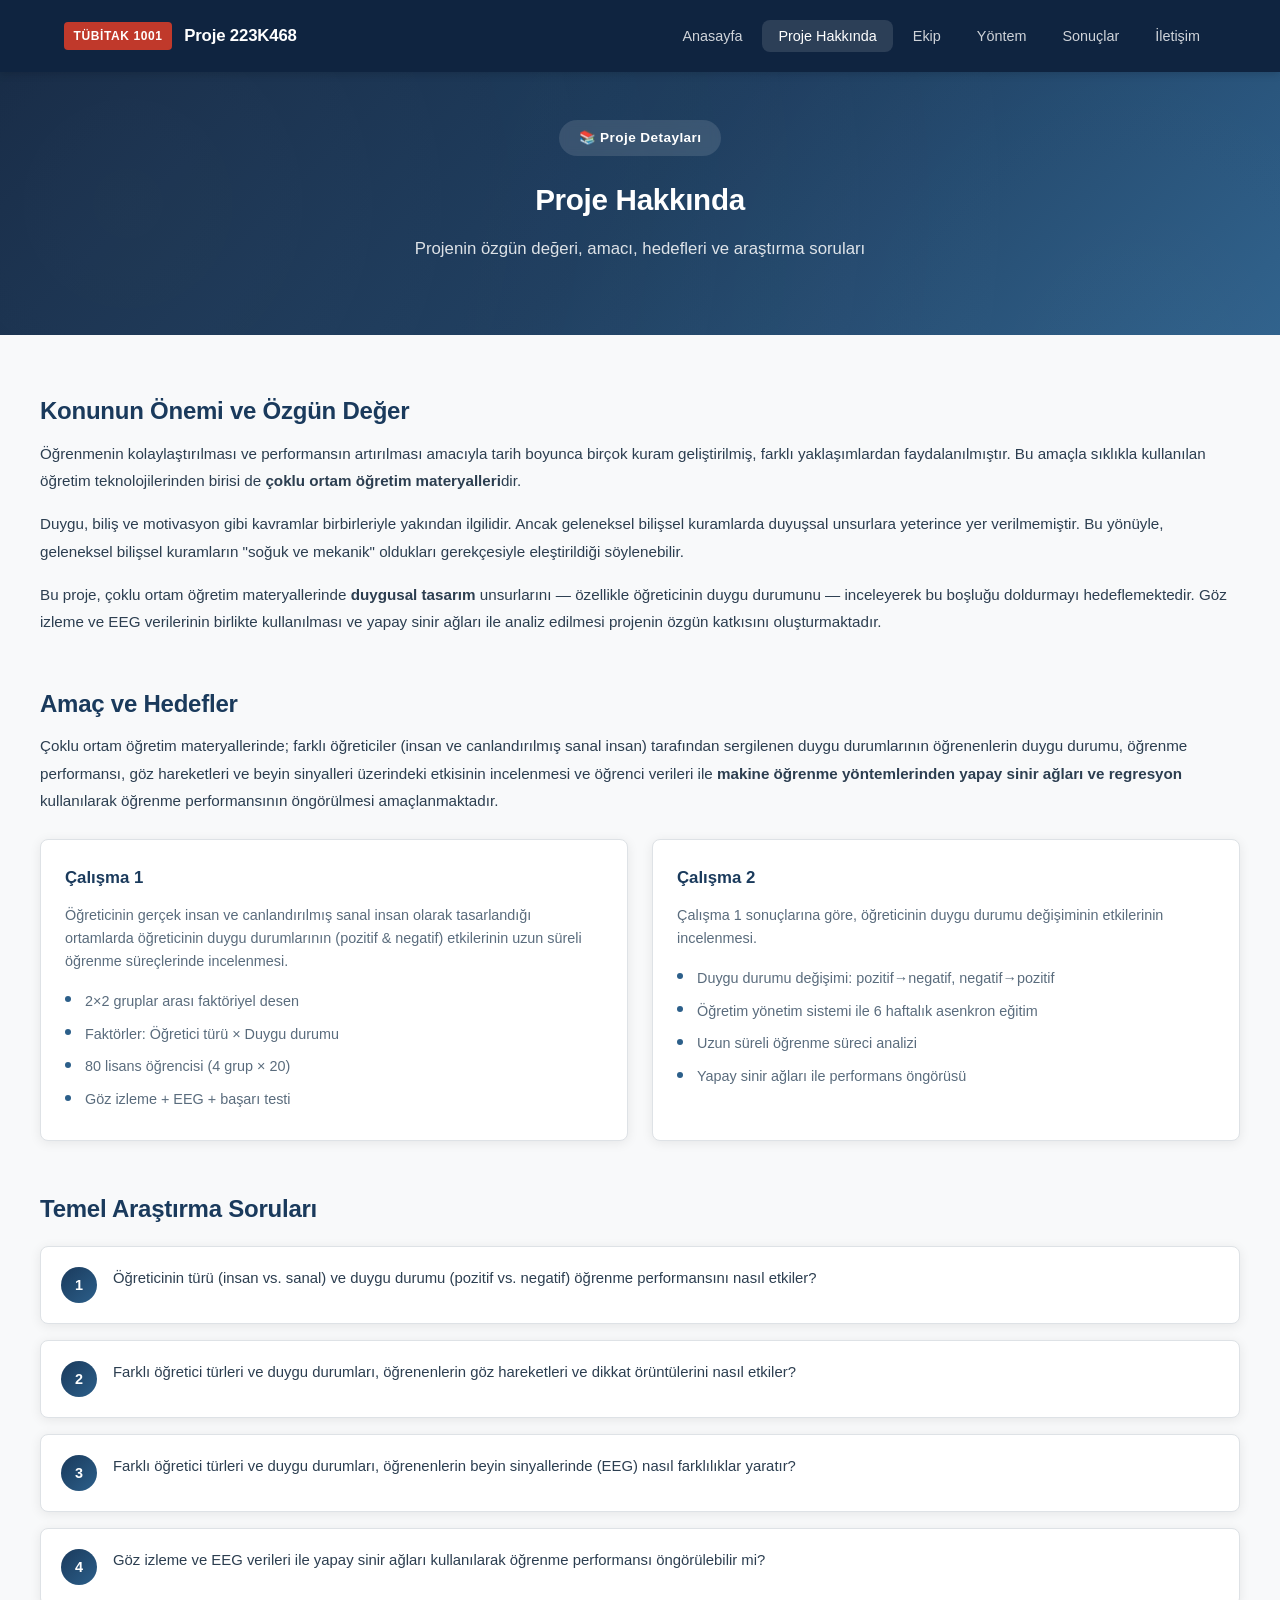
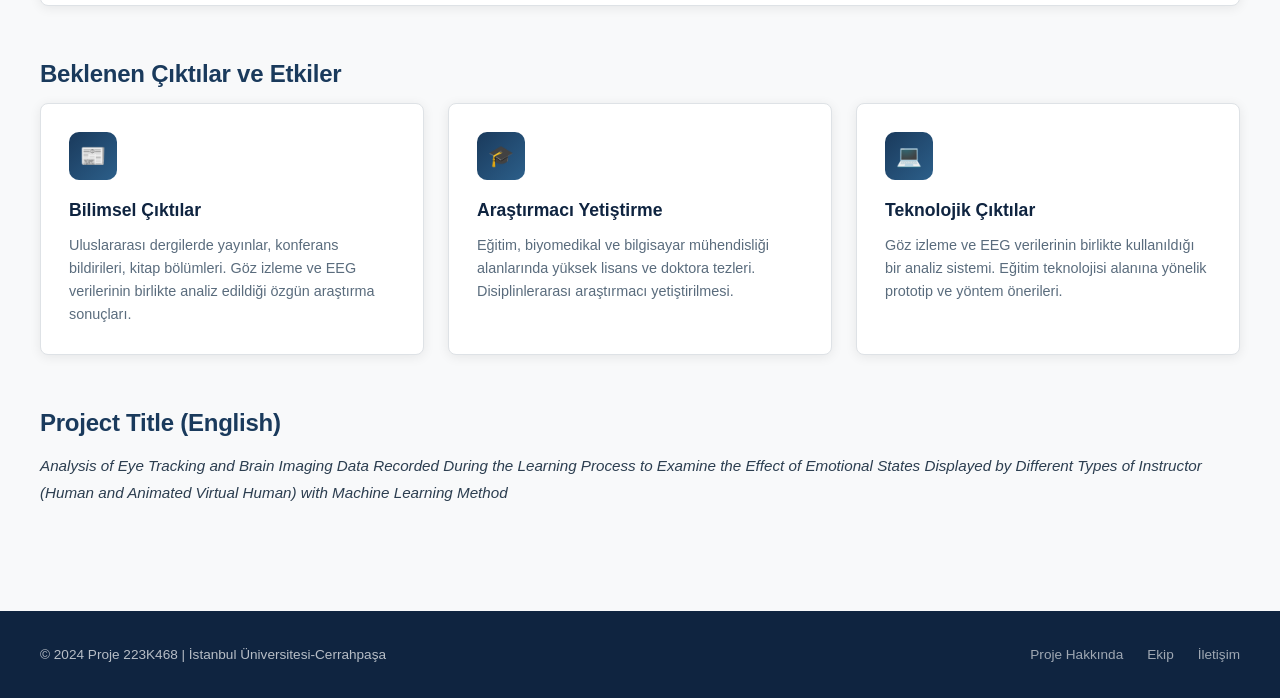
==== about.html @ 4f129083 "Initial website" ====
<!DOCTYPE html>
<html lang="tr">
<head>
  <meta charset="UTF-8">
  <meta name="viewport" content="width=device-width, initial-scale=1.0">
  <title>Proje Hakkında | TÜBİTAK 1001 - 223K468</title>
  <meta name="description" content="Projenin amacı, hedefleri, özgün değeri ve araştırma soruları">
  <link rel="stylesheet" href="css/style.css">
</head>
<body>

  <!-- HEADER -->
  <header class="site-header">
    <div class="header-inner">
      <a href="index.html" class="site-logo">
        <span class="logo-badge">TÜBİTAK 1001</span>
        <span>Proje 223K468</span>
      </a>
      <button class="nav-toggle" aria-label="Menüyü aç/kapat" aria-expanded="false">&#9776;</button>
      <nav>
        <ul class="nav-menu">
          <li><a href="index.html">Anasayfa</a></li>
          <li><a href="about.html" class="active">Proje Hakkında</a></li>
          <li><a href="team.html">Ekip</a></li>
          <li><a href="methodology.html">Yöntem</a></li>
          <li><a href="results.html">Sonuçlar</a></li>
          <li><a href="contact.html">İletişim</a></li>
        </ul>
      </nav>
    </div>
  </header>

  <!-- PAGE HERO -->
  <section class="hero" style="padding: 3rem 1.5rem;">
    <div class="hero-content">
      <div class="hero-badge">&#128218; Proje Detayları</div>
      <h1>Proje Hakkında</h1>
      <p class="hero-subtitle">Projenin özgün değeri, amacı, hedefleri ve araştırma soruları</p>
    </div>
  </section>

  <!-- CONTENT -->
  <section class="section">
    <div class="section-inner">

      <!-- ÖZGÜN DEĞER -->
      <div class="content-block">
        <h2 class="section-title">Konunun Önemi ve Özgün Değer</h2>
        <div class="content-text">
          <p>Öğrenmenin kolaylaştırılması ve performansın artırılması amacıyla tarih boyunca birçok kuram geliştirilmiş, farklı yaklaşımlardan faydalanılmıştır. Bu amaçla sıklıkla kullanılan öğretim teknolojilerinden birisi de <strong>çoklu ortam öğretim materyalleri</strong>dir.</p>
          <p>Duygu, biliş ve motivasyon gibi kavramlar birbirleriyle yakından ilgilidir. Ancak geleneksel bilişsel kuramlarda duyuşsal unsurlara yeterince yer verilmemiştir. Bu yönüyle, geleneksel bilişsel kuramların "soğuk ve mekanik" oldukları gerekçesiyle eleştirildiği söylenebilir.</p>
          <p>Bu proje, çoklu ortam öğretim materyallerinde <strong>duygusal tasarım</strong> unsurlarını — özellikle öğreticinin duygu durumunu — inceleyerek bu boşluğu doldurmayı hedeflemektedir. Göz izleme ve EEG verilerinin birlikte kullanılması ve yapay sinir ağları ile analiz edilmesi projenin özgün katkısını oluşturmaktadır.</p>
        </div>
      </div>

      <!-- AMAÇ VE HEDEFLER -->
      <div class="content-block">
        <h2 class="section-title">Amaç ve Hedefler</h2>
        <div class="content-text">
          <p>Çoklu ortam öğretim materyallerinde; farklı öğreticiler (insan ve canlandırılmış sanal insan) tarafından sergilenen duygu durumlarının öğrenenlerin duygu durumu, öğrenme performansı, göz hareketleri ve beyin sinyalleri üzerindeki etkisinin incelenmesi ve öğrenci verileri ile <strong>makine öğrenme yöntemlerinden yapay sinir ağları ve regresyon</strong> kullanılarak öğrenme performansının öngörülmesi amaçlanmaktadır.</p>
        </div>

        <div class="highlight-grid">
          <div class="highlight-box">
            <h4>Çalışma 1</h4>
            <p>Öğreticinin gerçek insan ve canlandırılmış sanal insan olarak tasarlandığı ortamlarda öğreticinin duygu durumlarının (pozitif &amp; negatif) etkilerinin uzun süreli öğrenme süreçlerinde incelenmesi.</p>
            <ul>
              <li>2&times;2 gruplar arası faktöriyel desen</li>
              <li>Faktörler: Öğretici türü &times; Duygu durumu</li>
              <li>80 lisans öğrencisi (4 grup &times; 20)</li>
              <li>Göz izleme + EEG + başarı testi</li>
            </ul>
          </div>
          <div class="highlight-box">
            <h4>Çalışma 2</h4>
            <p>Çalışma 1 sonuçlarına göre, öğreticinin duygu durumu değişiminin etkilerinin incelenmesi.</p>
            <ul>
              <li>Duygu durumu değişimi: pozitif&rarr;negatif, negatif&rarr;pozitif</li>
              <li>Öğretim yönetim sistemi ile 6 haftalık asenkron eğitim</li>
              <li>Uzun süreli öğrenme süreci analizi</li>
              <li>Yapay sinir ağları ile performans öngörüsü</li>
            </ul>
          </div>
        </div>
      </div>

      <!-- ARAŞTIRMA SORULARI -->
      <div class="content-block">
        <h2 class="section-title">Temel Araştırma Soruları</h2>
        <div class="research-questions">
          <div class="rq-item">
            <span class="rq-number">1</span>
            <p>Öğreticinin türü (insan vs. sanal) ve duygu durumu (pozitif vs. negatif) öğrenme performansını nasıl etkiler?</p>
          </div>
          <div class="rq-item">
            <span class="rq-number">2</span>
            <p>Farklı öğretici türleri ve duygu durumları, öğrenenlerin göz hareketleri ve dikkat örüntülerini nasıl etkiler?</p>
          </div>
          <div class="rq-item">
            <span class="rq-number">3</span>
            <p>Farklı öğretici türleri ve duygu durumları, öğrenenlerin beyin sinyallerinde (EEG) nasıl farklılıklar yaratır?</p>
          </div>
          <div class="rq-item">
            <span class="rq-number">4</span>
            <p>Göz izleme ve EEG verileri ile yapay sinir ağları kullanılarak öğrenme performansı öngörülebilir mi?</p>
          </div>
        </div>
      </div>

      <!-- BEKLENEN ÇIKTILAR -->
      <div class="content-block">
        <h2 class="section-title">Beklenen Çıktılar ve Etkiler</h2>
        <div class="cards-grid">
          <div class="card">
            <div class="card-icon">&#128240;</div>
            <h3>Bilimsel Çıktılar</h3>
            <p>Uluslararası dergilerde yayınlar, konferans bildirileri, kitap bölümleri. Göz izleme ve EEG verilerinin birlikte analiz edildiği özgün araştırma sonuçları.</p>
          </div>
          <div class="card">
            <div class="card-icon">&#127891;</div>
            <h3>Araştırmacı Yetiştirme</h3>
            <p>Eğitim, biyomedikal ve bilgisayar mühendisliği alanlarında yüksek lisans ve doktora tezleri. Disiplinlerarası araştırmacı yetiştirilmesi.</p>
          </div>
          <div class="card">
            <div class="card-icon">&#128187;</div>
            <h3>Teknolojik Çıktılar</h3>
            <p>Göz izleme ve EEG verilerinin birlikte kullanıldığı bir analiz sistemi. Eğitim teknolojisi alanına yönelik prototip ve yöntem önerileri.</p>
          </div>
        </div>
      </div>

      <!-- EN TITLE -->
      <div class="content-block">
        <h2 class="section-title">Project Title (English)</h2>
        <div class="content-text">
          <p><em>Analysis of Eye Tracking and Brain Imaging Data Recorded During the Learning Process to Examine the Effect of Emotional States Displayed by Different Types of Instructor (Human and Animated Virtual Human) with Machine Learning Method</em></p>
        </div>
      </div>

    </div>
  </section>

  <!-- FOOTER -->
  <footer class="site-footer">
    <div class="footer-inner">
      <div>&copy; 2024 Proje 223K468 | İstanbul Üniversitesi-Cerrahpaşa</div>
      <div class="footer-links">
        <a href="about.html">Proje Hakkında</a>
        <a href="team.html">Ekip</a>
        <a href="contact.html">İletişim</a>
      </div>
    </div>
  </footer>

  <script src="js/main.js"></script>
</body>
</html>
---- css/style.css ----
/* ===== RESET & BASE ===== */
*, *::before, *::after {
  margin: 0;
  padding: 0;
  box-sizing: border-box;
}

:root {
  --primary: #1a3a5c;
  --primary-light: #2c5f8a;
  --primary-dark: #0f2440;
  --accent: #c0392b;
  --accent-light: #e74c3c;
  --bg: #f8f9fa;
  --bg-white: #ffffff;
  --text: #2c3e50;
  --text-light: #5a6c7d;
  --text-muted: #8e9eaf;
  --border: #dee2e6;
  --shadow: 0 2px 12px rgba(0,0,0,0.08);
  --shadow-lg: 0 8px 30px rgba(0,0,0,0.12);
  --radius: 8px;
  --transition: 0.3s ease;
  --max-width: 1200px;
  --header-height: 72px;
}

html {
  scroll-behavior: smooth;
  font-size: 16px;
}

body {
  font-family: 'Segoe UI', -apple-system, BlinkMacSystemFont, 'Helvetica Neue', Arial, sans-serif;
  color: var(--text);
  background: var(--bg);
  line-height: 1.7;
  min-height: 100vh;
  display: flex;
  flex-direction: column;
}

a {
  color: var(--primary-light);
  text-decoration: none;
  transition: color var(--transition);
}

a:hover {
  color: var(--accent);
}

img {
  max-width: 100%;
  height: auto;
}

/* ===== HEADER & NAV ===== */
.site-header {
  background: var(--primary-dark);
  position: sticky;
  top: 0;
  z-index: 1000;
  box-shadow: 0 2px 8px rgba(0,0,0,0.15);
}

.header-inner {
  max-width: var(--max-width);
  margin: 0 auto;
  padding: 0 1.5rem;
  display: flex;
  align-items: center;
  justify-content: space-between;
  height: var(--header-height);
}

.site-logo {
  display: flex;
  align-items: center;
  gap: 0.75rem;
  color: #fff;
  font-weight: 700;
  font-size: 1.05rem;
  letter-spacing: -0.01em;
}

.site-logo .logo-badge {
  background: var(--accent);
  color: #fff;
  padding: 0.25rem 0.6rem;
  border-radius: 4px;
  font-size: 0.75rem;
  font-weight: 700;
  letter-spacing: 0.05em;
}

.nav-menu {
  display: flex;
  list-style: none;
  gap: 0.25rem;
}

.nav-menu a {
  color: rgba(255,255,255,0.8);
  padding: 0.5rem 1rem;
  border-radius: var(--radius);
  font-size: 0.9rem;
  font-weight: 500;
  transition: all var(--transition);
}

.nav-menu a:hover,
.nav-menu a.active {
  color: #fff;
  background: rgba(255,255,255,0.12);
}

.nav-toggle {
  display: none;
  background: none;
  border: none;
  color: #fff;
  font-size: 1.5rem;
  cursor: pointer;
  padding: 0.5rem;
}

/* ===== HERO ===== */
.hero {
  background: linear-gradient(135deg, var(--primary-dark) 0%, var(--primary) 50%, var(--primary-light) 100%);
  color: #fff;
  padding: 4rem 1.5rem;
  text-align: center;
  position: relative;
  overflow: hidden;
}

.hero::before {
  content: '';
  position: absolute;
  top: -50%;
  left: -50%;
  width: 200%;
  height: 200%;
  background: radial-gradient(circle at 30% 50%, rgba(255,255,255,0.05) 0%, transparent 50%),
              radial-gradient(circle at 70% 80%, rgba(255,255,255,0.03) 0%, transparent 40%);
  pointer-events: none;
}

.hero-content {
  max-width: 900px;
  margin: 0 auto;
  position: relative;
  z-index: 1;
}

.hero-badge {
  display: inline-flex;
  align-items: center;
  gap: 0.5rem;
  background: rgba(255,255,255,0.12);
  backdrop-filter: blur(4px);
  padding: 0.4rem 1.2rem;
  border-radius: 50px;
  font-size: 0.85rem;
  font-weight: 600;
  margin-bottom: 1.5rem;
  letter-spacing: 0.03em;
}

.hero h1 {
  font-size: 1.85rem;
  font-weight: 700;
  line-height: 1.35;
  margin-bottom: 1rem;
  letter-spacing: -0.01em;
}

.hero-subtitle {
  font-size: 1.05rem;
  color: rgba(255,255,255,0.85);
  line-height: 1.6;
  margin-bottom: 1.5rem;
  max-width: 750px;
  margin-left: auto;
  margin-right: auto;
}

.hero-meta {
  display: flex;
  flex-wrap: wrap;
  justify-content: center;
  gap: 1.5rem;
  margin-top: 1.5rem;
  font-size: 0.9rem;
  color: rgba(255,255,255,0.75);
}

.hero-meta span {
  display: flex;
  align-items: center;
  gap: 0.4rem;
}

/* ===== KEYWORDS ===== */
.keywords-bar {
  background: var(--bg-white);
  border-bottom: 1px solid var(--border);
  padding: 1rem 1.5rem;
}

.keywords-inner {
  max-width: var(--max-width);
  margin: 0 auto;
  display: flex;
  flex-wrap: wrap;
  align-items: center;
  gap: 0.5rem;
}

.keywords-label {
  font-size: 0.8rem;
  font-weight: 700;
  color: var(--text-muted);
  text-transform: uppercase;
  letter-spacing: 0.08em;
  margin-right: 0.25rem;
}

.keyword-tag {
  background: var(--bg);
  border: 1px solid var(--border);
  padding: 0.25rem 0.75rem;
  border-radius: 50px;
  font-size: 0.8rem;
  color: var(--text-light);
  font-weight: 500;
}

/* ===== SECTIONS ===== */
.section {
  padding: 3.5rem 1.5rem;
}

.section-inner {
  max-width: var(--max-width);
  margin: 0 auto;
}

.section-title {
  font-size: 1.5rem;
  font-weight: 700;
  color: var(--primary);
  margin-bottom: 0.5rem;
  letter-spacing: -0.01em;
}

.section-subtitle {
  font-size: 0.95rem;
  color: var(--text-muted);
  margin-bottom: 2rem;
}

/* ===== CARDS GRID ===== */
.cards-grid {
  display: grid;
  grid-template-columns: repeat(auto-fit, minmax(300px, 1fr));
  gap: 1.5rem;
}

.card {
  background: var(--bg-white);
  border-radius: var(--radius);
  padding: 1.75rem;
  box-shadow: var(--shadow);
  border: 1px solid var(--border);
  transition: transform var(--transition), box-shadow var(--transition);
}

.card:hover {
  transform: translateY(-3px);
  box-shadow: var(--shadow-lg);
}

.card-icon {
  width: 48px;
  height: 48px;
  background: linear-gradient(135deg, var(--primary), var(--primary-light));
  border-radius: 10px;
  display: flex;
  align-items: center;
  justify-content: center;
  font-size: 1.3rem;
  color: #fff;
  margin-bottom: 1rem;
}

.card h3 {
  font-size: 1.1rem;
  font-weight: 700;
  color: var(--primary-dark);
  margin-bottom: 0.5rem;
}

.card p {
  font-size: 0.9rem;
  color: var(--text-light);
  line-height: 1.6;
}

.card-link {
  display: inline-flex;
  align-items: center;
  gap: 0.3rem;
  margin-top: 1rem;
  font-size: 0.85rem;
  font-weight: 600;
  color: var(--primary-light);
}

.card-link:hover {
  color: var(--accent);
}

/* ===== OVERVIEW BOXES ===== */
.overview-grid {
  display: grid;
  grid-template-columns: repeat(4, 1fr);
  gap: 1.25rem;
  margin-bottom: 2rem;
}

.overview-box {
  background: var(--bg-white);
  border-radius: var(--radius);
  padding: 1.5rem;
  text-align: center;
  box-shadow: var(--shadow);
  border: 1px solid var(--border);
}

.overview-box .number {
  font-size: 2rem;
  font-weight: 800;
  color: var(--primary);
  line-height: 1;
  margin-bottom: 0.3rem;
}

.overview-box .label {
  font-size: 0.8rem;
  color: var(--text-muted);
  font-weight: 500;
}

/* ===== SUPPORT BANNER ===== */
.support-banner {
  background: var(--bg-white);
  border: 1px solid var(--border);
  border-radius: var(--radius);
  padding: 2rem;
  display: flex;
  align-items: center;
  gap: 2rem;
  box-shadow: var(--shadow);
}

.support-banner .banner-logo {
  flex-shrink: 0;
  width: 80px;
  height: 80px;
  background: var(--bg);
  border-radius: var(--radius);
  display: flex;
  align-items: center;
  justify-content: center;
  font-weight: 800;
  color: var(--primary);
  font-size: 0.7rem;
  text-align: center;
  line-height: 1.3;
  border: 1px solid var(--border);
}

.support-banner h3 {
  font-size: 1rem;
  color: var(--primary-dark);
  margin-bottom: 0.25rem;
}

.support-banner p {
  font-size: 0.88rem;
  color: var(--text-light);
  line-height: 1.5;
}

/* ===== FOOTER ===== */
.site-footer {
  background: var(--primary-dark);
  color: rgba(255,255,255,0.7);
  padding: 2rem 1.5rem;
  margin-top: auto;
  font-size: 0.85rem;
}

.footer-inner {
  max-width: var(--max-width);
  margin: 0 auto;
  display: flex;
  justify-content: space-between;
  align-items: center;
  flex-wrap: wrap;
  gap: 1rem;
}

.footer-links {
  display: flex;
  gap: 1.5rem;
}

.footer-links a {
  color: rgba(255,255,255,0.6);
  font-size: 0.85rem;
}

.footer-links a:hover {
  color: #fff;
}

/* ===== RESPONSIVE ===== */
@media (max-width: 768px) {
  .nav-toggle {
    display: block;
  }

  .nav-menu {
    display: none;
    position: absolute;
    top: var(--header-height);
    left: 0;
    right: 0;
    background: var(--primary-dark);
    flex-direction: column;
    padding: 1rem;
    border-top: 1px solid rgba(255,255,255,0.1);
    box-shadow: 0 4px 12px rgba(0,0,0,0.2);
  }

  .nav-menu.open {
    display: flex;
  }

  .nav-menu a {
    padding: 0.75rem 1rem;
  }

  .hero {
    padding: 3rem 1.5rem;
  }

  .hero h1 {
    font-size: 1.4rem;
  }

  .hero-meta {
    flex-direction: column;
    align-items: center;
    gap: 0.5rem;
  }

  .overview-grid {
    grid-template-columns: repeat(2, 1fr);
  }

  .cards-grid {
    grid-template-columns: 1fr;
  }

  .support-banner {
    flex-direction: column;
    text-align: center;
  }

  .footer-inner {
    flex-direction: column;
    text-align: center;
  }
}

/* ===== CONTENT BLOCKS (about, methodology) ===== */
.content-block {
  margin-bottom: 3rem;
}

.content-text {
  font-size: 0.95rem;
  color: var(--text);
  line-height: 1.8;
}

.content-text p {
  margin-bottom: 1rem;
}

.content-text p:last-child {
  margin-bottom: 0;
}

/* ===== HIGHLIGHT GRID ===== */
.highlight-grid {
  display: grid;
  grid-template-columns: repeat(auto-fit, minmax(320px, 1fr));
  gap: 1.5rem;
  margin-top: 1.5rem;
}

.highlight-box {
  background: var(--bg-white);
  border: 1px solid var(--border);
  border-radius: var(--radius);
  padding: 1.5rem;
  box-shadow: var(--shadow);
}

.highlight-box h4 {
  font-size: 1.05rem;
  color: var(--primary);
  margin-bottom: 0.75rem;
  font-weight: 700;
}

.highlight-box p {
  font-size: 0.9rem;
  color: var(--text-light);
  line-height: 1.6;
  margin-bottom: 0.75rem;
}

.highlight-box ul {
  list-style: none;
  padding: 0;
}

.highlight-box ul li {
  font-size: 0.9rem;
  color: var(--text-light);
  padding: 0.35rem 0;
  padding-left: 1.25rem;
  position: relative;
  line-height: 1.5;
}

.highlight-box ul li::before {
  content: '';
  position: absolute;
  left: 0;
  top: 0.7rem;
  width: 6px;
  height: 6px;
  background: var(--primary-light);
  border-radius: 50%;
}

/* ===== RESEARCH QUESTIONS ===== */
.research-questions {
  display: flex;
  flex-direction: column;
  gap: 1rem;
  margin-top: 1rem;
}

.rq-item {
  display: flex;
  align-items: flex-start;
  gap: 1rem;
  background: var(--bg-white);
  border: 1px solid var(--border);
  border-radius: var(--radius);
  padding: 1.25rem;
  box-shadow: var(--shadow);
}

.rq-number {
  flex-shrink: 0;
  width: 36px;
  height: 36px;
  background: linear-gradient(135deg, var(--primary), var(--primary-light));
  color: #fff;
  border-radius: 50%;
  display: flex;
  align-items: center;
  justify-content: center;
  font-weight: 700;
  font-size: 0.9rem;
}

.rq-item p {
  font-size: 0.93rem;
  color: var(--text);
  line-height: 1.6;
  margin: 0;
}

/* ===== TEAM ===== */
.team-lead {
  display: flex;
  gap: 2rem;
  background: var(--bg-white);
  border: 1px solid var(--border);
  border-radius: var(--radius);
  padding: 2rem;
  box-shadow: var(--shadow);
  margin-bottom: 1rem;
}

.team-avatar {
  flex-shrink: 0;
  width: 80px;
  height: 80px;
  background: linear-gradient(135deg, var(--primary), var(--primary-light));
  color: #fff;
  border-radius: 50%;
  display: flex;
  align-items: center;
  justify-content: center;
  font-weight: 800;
  font-size: 1.1rem;
  letter-spacing: 0.03em;
}

.team-avatar-muted {
  background: linear-gradient(135deg, var(--text-muted), var(--text-light));
}

.team-info h3 {
  font-size: 1.2rem;
  color: var(--primary-dark);
  margin-bottom: 0.25rem;
}

.team-role {
  display: inline-block;
  background: var(--accent);
  color: #fff;
  padding: 0.15rem 0.6rem;
  border-radius: 4px;
  font-size: 0.75rem;
  font-weight: 600;
  margin-bottom: 0.25rem;
}

.team-affiliation {
  display: block;
  font-size: 0.85rem;
  color: var(--text-muted);
  margin-bottom: 0.75rem;
}

.team-bio {
  font-size: 0.9rem;
  color: var(--text-light);
  line-height: 1.6;
  margin-bottom: 0.5rem;
}

.team-wp {
  font-size: 0.8rem;
  color: var(--text-muted);
  margin-top: 0.5rem;
}

.team-wp .wp-label {
  font-weight: 700;
}

.team-grid {
  display: grid;
  grid-template-columns: repeat(auto-fit, minmax(280px, 1fr));
  gap: 1.5rem;
}

.team-card {
  background: var(--bg-white);
  border: 1px solid var(--border);
  border-radius: var(--radius);
  padding: 1.5rem;
  box-shadow: var(--shadow);
  text-align: center;
}

.team-card .team-avatar {
  margin: 0 auto 1rem;
}

.team-card h3 {
  font-size: 1.05rem;
  color: var(--primary-dark);
  margin-bottom: 0.4rem;
}

.team-card .team-role {
  margin-bottom: 0.75rem;
}

.team-card .team-bio {
  text-align: left;
}

.team-card .team-wp {
  text-align: left;
}

.team-card-placeholder {
  border-style: dashed;
  opacity: 0.85;
}

/* ===== FACTORIAL TABLE ===== */
.factorial-table-wrap {
  overflow-x: auto;
  margin: 1.5rem 0;
}

.factorial-table {
  width: 100%;
  max-width: 600px;
  border-collapse: collapse;
  font-size: 0.9rem;
}

.factorial-table th,
.factorial-table td {
  border: 1px solid var(--border);
  padding: 0.75rem 1rem;
  text-align: center;
}

.factorial-table th {
  background: var(--primary);
  color: #fff;
  font-weight: 600;
}

.factorial-table td {
  background: var(--bg-white);
}

/* ===== WORK PACKAGES TIMELINE ===== */
.wp-timeline {
  display: flex;
  flex-direction: column;
  gap: 1rem;
}

.wp-item {
  background: var(--bg-white);
  border: 1px solid var(--border);
  border-radius: var(--radius);
  padding: 1.25rem 1.5rem;
  box-shadow: var(--shadow);
  border-left: 4px solid var(--primary-light);
}

.wp-header {
  display: flex;
  align-items: center;
  gap: 0.75rem;
  margin-bottom: 0.5rem;
  flex-wrap: wrap;
}

.wp-number {
  background: var(--primary);
  color: #fff;
  padding: 0.2rem 0.6rem;
  border-radius: 4px;
  font-size: 0.75rem;
  font-weight: 700;
  white-space: nowrap;
}

.wp-name {
  font-weight: 600;
  color: var(--primary-dark);
  font-size: 0.95rem;
}

.wp-weight {
  margin-left: auto;
  background: var(--bg);
  border: 1px solid var(--border);
  padding: 0.15rem 0.5rem;
  border-radius: 50px;
  font-size: 0.75rem;
  color: var(--text-muted);
  font-weight: 600;
}

.wp-item p {
  font-size: 0.88rem;
  color: var(--text-light);
  line-height: 1.5;
  margin: 0;
}

/* ===== STATUS BANNER (results) ===== */
.status-banner {
  display: flex;
  align-items: center;
  gap: 1.5rem;
  background: linear-gradient(135deg, #fff8e1, #fff3c4);
  border: 1px solid #f0d060;
  border-radius: var(--radius);
  padding: 1.5rem 2rem;
}

.status-icon {
  font-size: 2rem;
  flex-shrink: 0;
}

.status-banner h3 {
  font-size: 1.1rem;
  color: var(--primary-dark);
  margin-bottom: 0.25rem;
}

.status-banner p {
  font-size: 0.9rem;
  color: var(--text-light);
}

/* ===== OUTPUT TIMELINE (results) ===== */
.output-timeline {
  display: flex;
  flex-direction: column;
  gap: 1.25rem;
}

.output-item {
  display: flex;
  gap: 1.5rem;
  background: var(--bg-white);
  border: 1px solid var(--border);
  border-radius: var(--radius);
  padding: 1.5rem;
  box-shadow: var(--shadow);
}

.output-period {
  flex-shrink: 0;
  background: var(--primary);
  color: #fff;
  padding: 0.4rem 0.8rem;
  border-radius: var(--radius);
  font-size: 0.8rem;
  font-weight: 700;
  height: fit-content;
  white-space: nowrap;
}

.output-content h4 {
  font-size: 1rem;
  color: var(--primary-dark);
  margin-bottom: 0.35rem;
}

.output-content p {
  font-size: 0.9rem;
  color: var(--text-light);
  line-height: 1.6;
  margin: 0;
}

/* ===== PUBLICATIONS (results) ===== */
.publications-list {
  margin-top: 1rem;
}

.pub-empty {
  text-align: center;
  padding: 3rem 2rem;
  background: var(--bg-white);
  border: 2px dashed var(--border);
  border-radius: var(--radius);
  color: var(--text-muted);
}

.pub-empty-icon {
  font-size: 2.5rem;
  display: block;
  margin-bottom: 0.75rem;
}

.pub-empty p {
  font-size: 0.95rem;
}

/* ===== CONTACT ===== */
.contact-grid {
  display: grid;
  grid-template-columns: 1fr 1.2fr;
  gap: 3rem;
}

.contact-card {
  background: var(--bg-white);
  border: 1px solid var(--border);
  border-radius: var(--radius);
  padding: 1.5rem;
  box-shadow: var(--shadow);
}

.contact-item {
  display: flex;
  gap: 1rem;
  padding: 0.75rem 0;
  border-bottom: 1px solid var(--border);
}

.contact-item:last-child {
  border-bottom: none;
}

.contact-icon {
  font-size: 1.3rem;
  flex-shrink: 0;
  width: 2rem;
  text-align: center;
}

.contact-item h4 {
  font-size: 0.85rem;
  color: var(--text-muted);
  font-weight: 600;
  margin-bottom: 0.15rem;
}

.contact-item p {
  font-size: 0.9rem;
  color: var(--text);
  line-height: 1.5;
  margin: 0;
}

.info-table {
  width: 100%;
  font-size: 0.88rem;
  border-collapse: collapse;
}

.info-table td {
  padding: 0.4rem 0;
  border-bottom: 1px solid var(--border);
}

.info-table tr:last-child td {
  border-bottom: none;
}

.info-table td:first-child {
  width: 100px;
  color: var(--text-light);
}

/* ===== CONTACT FORM ===== */
.contact-form {
  margin-top: 1rem;
}

.form-group {
  margin-bottom: 1.25rem;
}

.form-group label {
  display: block;
  font-size: 0.85rem;
  font-weight: 600;
  color: var(--text);
  margin-bottom: 0.35rem;
}

.form-group input,
.form-group select,
.form-group textarea {
  width: 100%;
  padding: 0.7rem 1rem;
  border: 1px solid var(--border);
  border-radius: var(--radius);
  font-size: 0.9rem;
  font-family: inherit;
  color: var(--text);
  background: var(--bg-white);
  transition: border-color var(--transition);
}

.form-group input:focus,
.form-group select:focus,
.form-group textarea:focus {
  outline: none;
  border-color: var(--primary-light);
  box-shadow: 0 0 0 3px rgba(44, 95, 138, 0.1);
}

.form-group textarea {
  resize: vertical;
}

.btn-submit {
  display: inline-block;
  background: var(--primary);
  color: #fff;
  padding: 0.75rem 2rem;
  border: none;
  border-radius: var(--radius);
  font-size: 0.95rem;
  font-weight: 600;
  cursor: pointer;
  transition: background var(--transition);
}

.btn-submit:hover {
  background: var(--primary-light);
}

.form-note {
  font-size: 0.8rem;
  color: var(--text-muted);
  margin-top: 0.75rem;
  font-style: italic;
}

/* ===== RESPONSIVE ADDITIONS ===== */
@media (max-width: 768px) {
  .team-lead {
    flex-direction: column;
    align-items: center;
    text-align: center;
  }

  .team-lead .team-bio,
  .team-lead .team-wp {
    text-align: left;
  }

  .team-grid {
    grid-template-columns: 1fr;
  }

  .highlight-grid {
    grid-template-columns: 1fr;
  }

  .output-item {
    flex-direction: column;
    gap: 0.75rem;
  }

  .contact-grid {
    grid-template-columns: 1fr;
  }

  .status-banner {
    flex-direction: column;
    text-align: center;
  }

  .wp-header {
    flex-direction: column;
    align-items: flex-start;
  }

  .wp-weight {
    margin-left: 0;
  }
}

@media (max-width: 480px) {
  .hero h1 {
    font-size: 1.2rem;
  }

  .overview-grid {
    grid-template-columns: 1fr 1fr;
    gap: 0.75rem;
  }

  .overview-box .number {
    font-size: 1.5rem;
  }
}
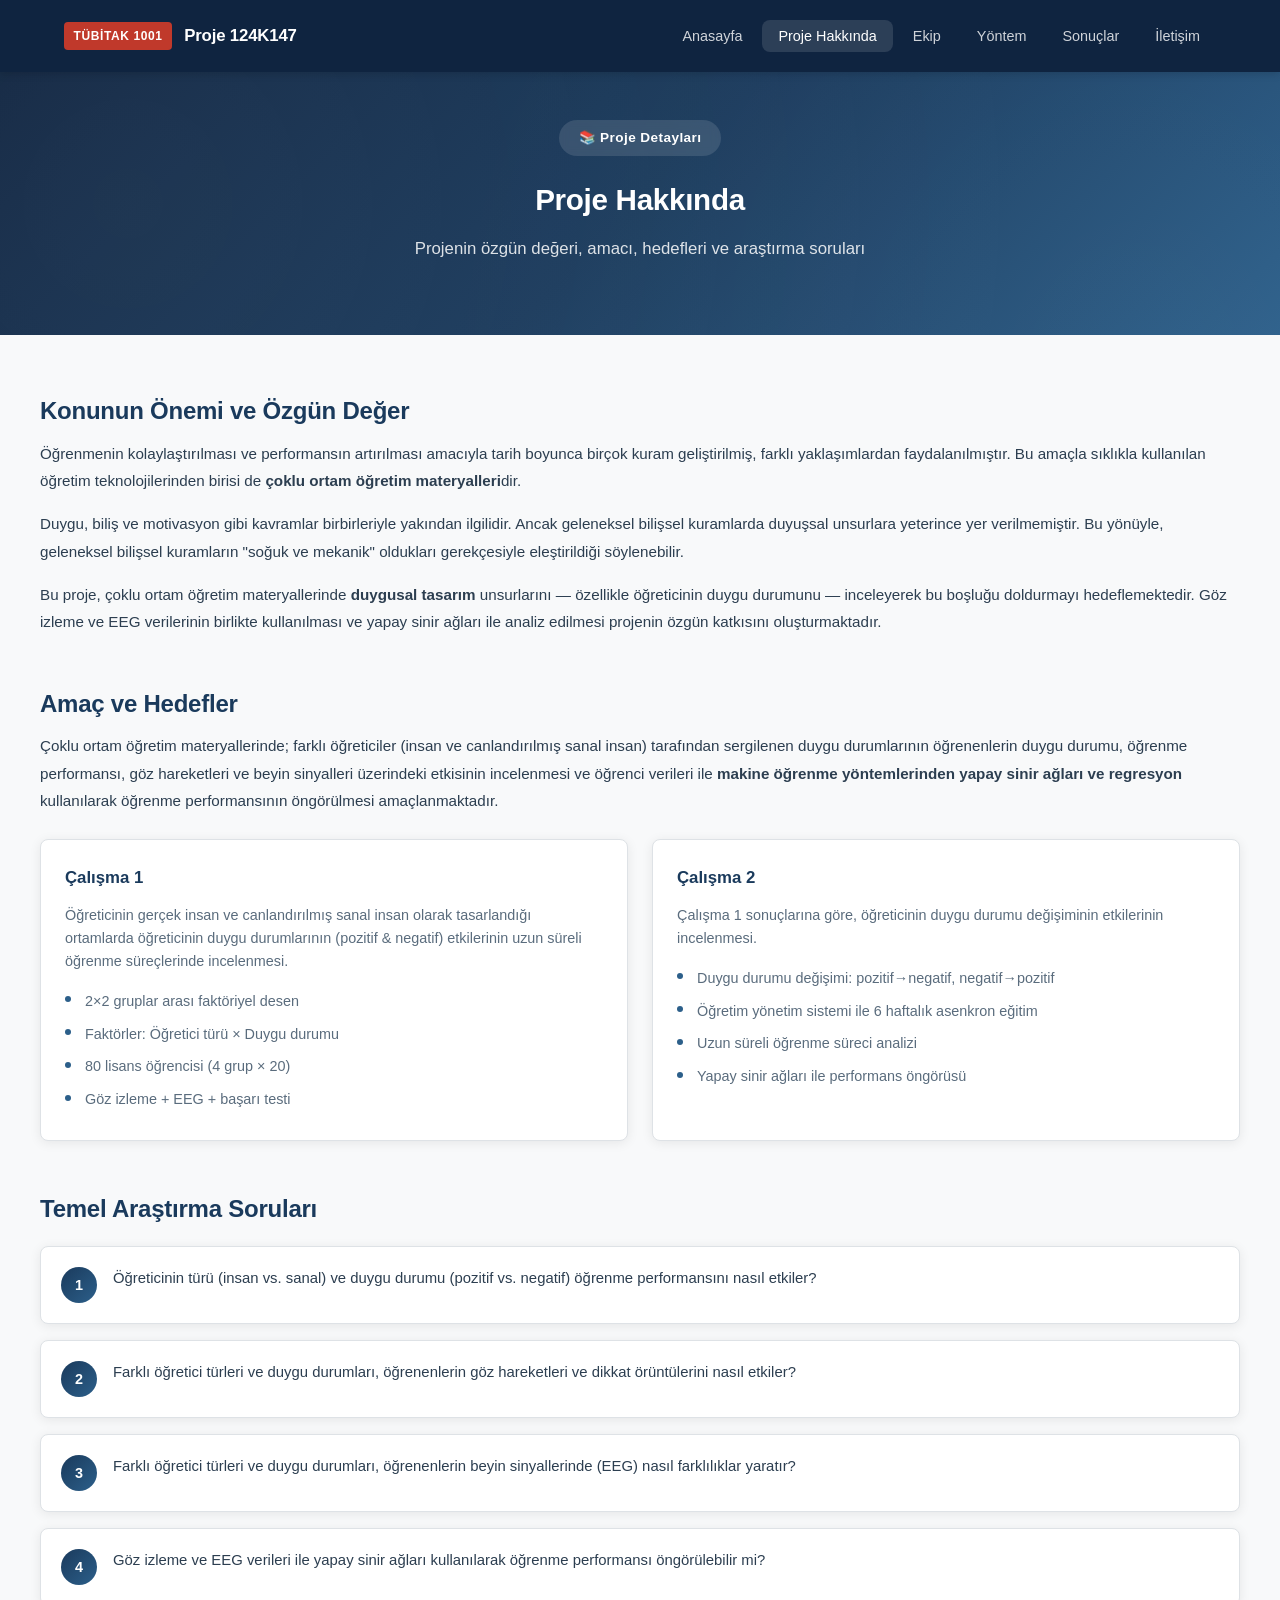
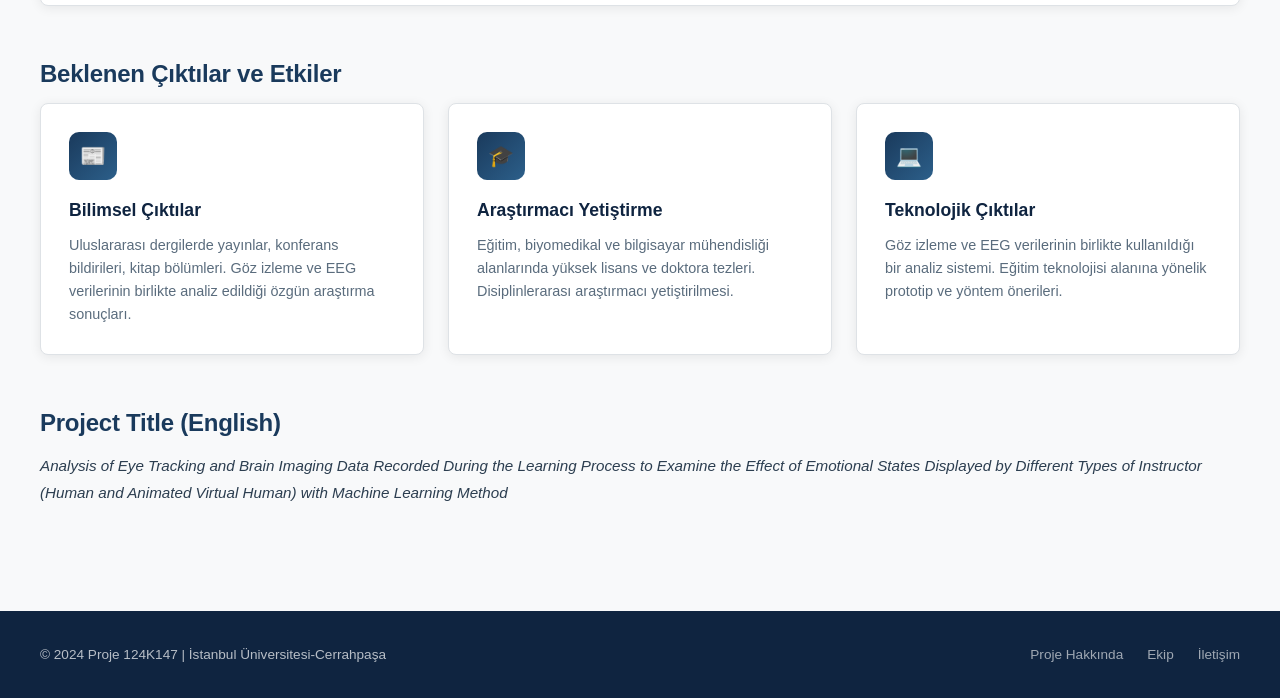
==== commit 383f73bb: "Fixes and updates" ====
--- a/about.html
+++ b/about.html
@@ -3,7 +3,7 @@
 <head>
   <meta charset="UTF-8">
   <meta name="viewport" content="width=device-width, initial-scale=1.0">
-  <title>Proje Hakkında | TÜBİTAK 1001 - 223K468</title>
+  <title>Proje Hakkında | TÜBİTAK 1001 - 124K147</title>
   <meta name="description" content="Projenin amacı, hedefleri, özgün değeri ve araştırma soruları">
   <link rel="stylesheet" href="css/style.css">
 </head>
@@ -14,7 +14,7 @@
     <div class="header-inner">
       <a href="index.html" class="site-logo">
         <span class="logo-badge">TÜBİTAK 1001</span>
-        <span>Proje 223K468</span>
+        <span>Proje 124K147</span>
       </a>
       <button class="nav-toggle" aria-label="Menüyü aç/kapat" aria-expanded="false">&#9776;</button>
       <nav>
@@ -143,7 +143,7 @@
   <!-- FOOTER -->
   <footer class="site-footer">
     <div class="footer-inner">
-      <div>&copy; 2024 Proje 223K468 | İstanbul Üniversitesi-Cerrahpaşa</div>
+      <div>&copy; 2024 Proje 124K147 | İstanbul Üniversitesi-Cerrahpaşa</div>
       <div class="footer-links">
         <a href="about.html">Proje Hakkında</a>
         <a href="team.html">Ekip</a>
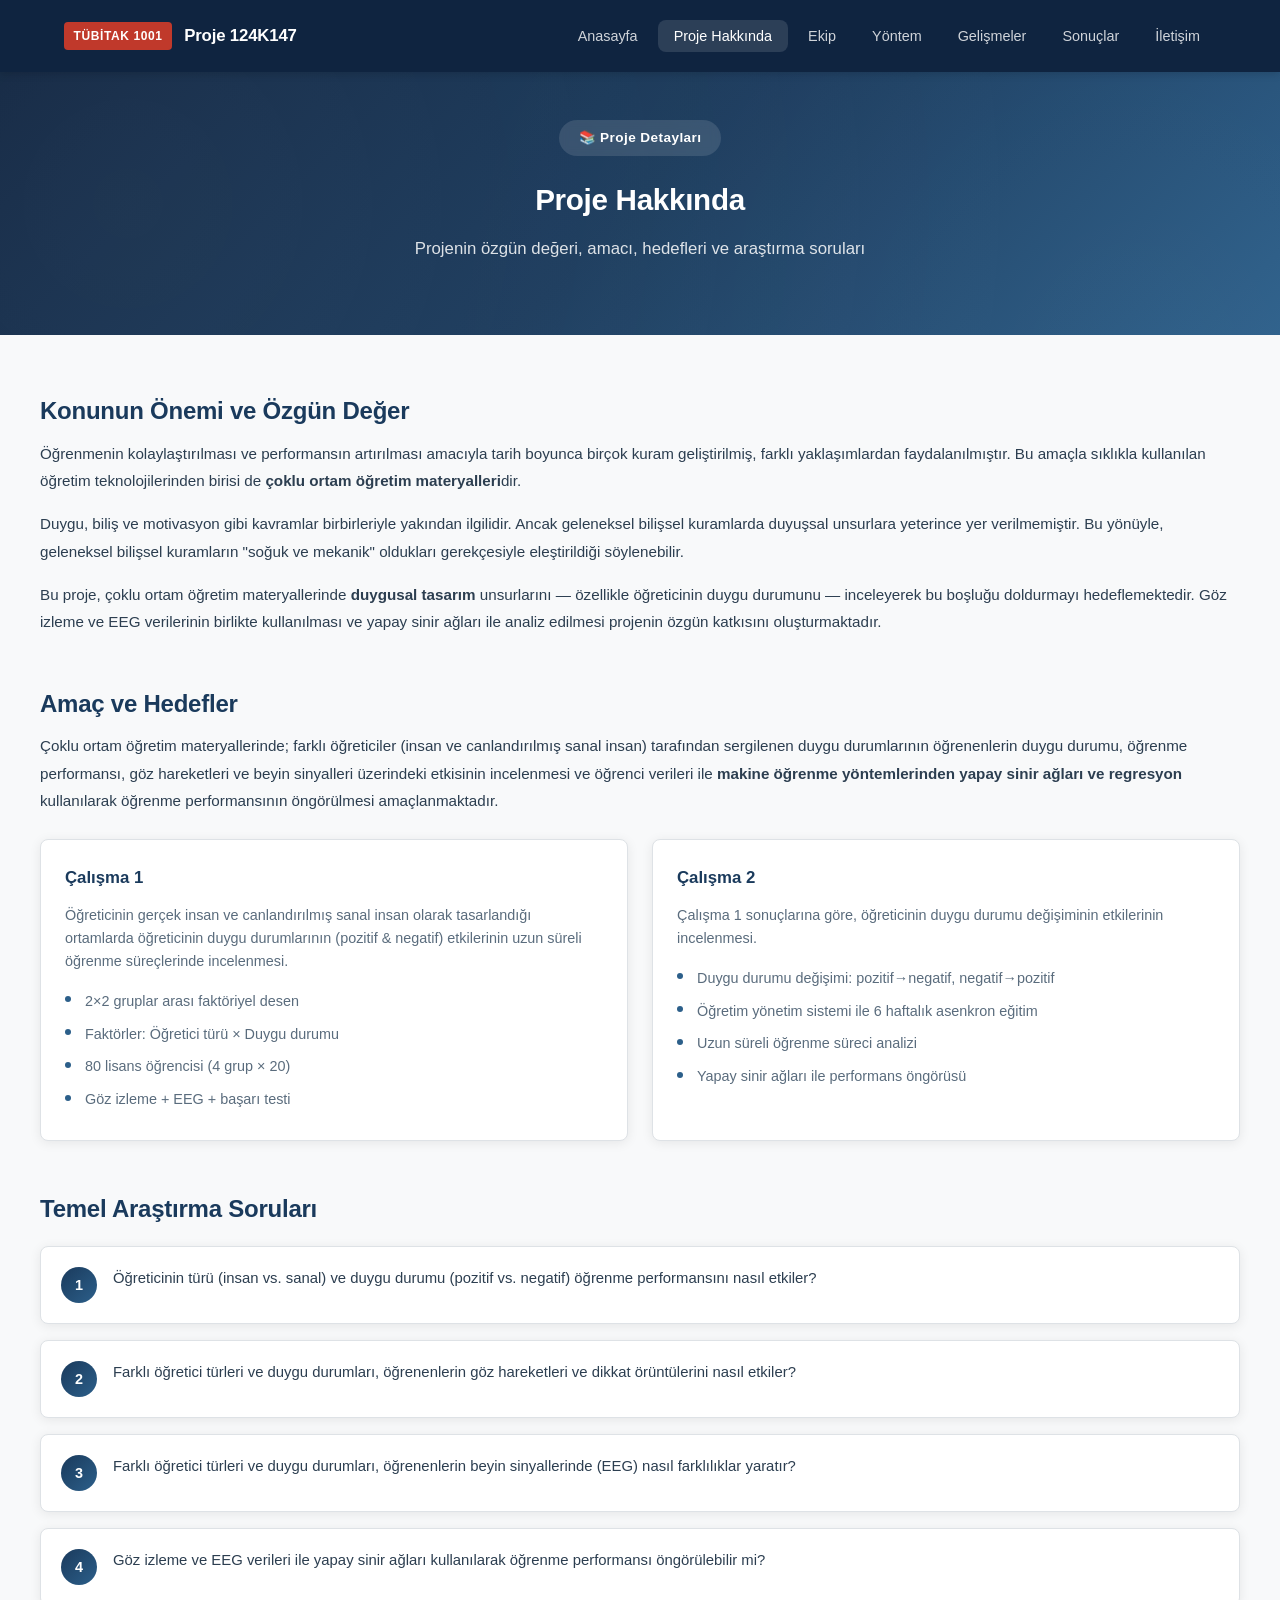
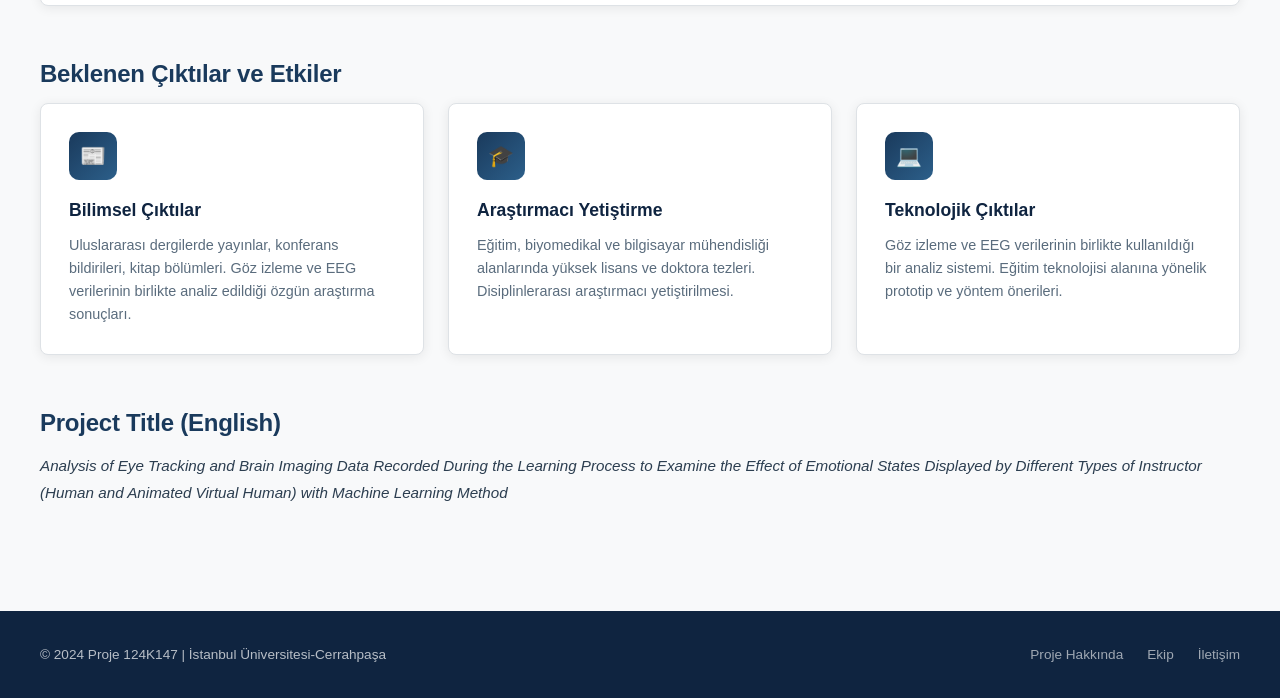
==== commit 6da0d9ed: "progress report updates" ====
--- a/about.html
+++ b/about.html
@@ -23,6 +23,7 @@
           <li><a href="about.html" class="active">Proje Hakkında</a></li>
           <li><a href="team.html">Ekip</a></li>
           <li><a href="methodology.html">Yöntem</a></li>
+          <li><a href="updates.html">Gelişmeler</a></li>
           <li><a href="results.html">Sonuçlar</a></li>
           <li><a href="contact.html">İletişim</a></li>
         </ul>
--- a/css/style.css
+++ b/css/style.css
@@ -1030,7 +1030,198 @@
   font-style: italic;
 }
 
+/* ===== UPDATES PAGE ===== */
+.update-entry + .update-entry {
+  padding-top: 3rem;
+  border-top: 1px solid var(--border);
+}
+
+.update-meta {
+  display: flex;
+  align-items: center;
+  gap: 0.75rem;
+  margin-bottom: 0.75rem;
+}
+
+.update-tag {
+  background: #e3f4e8;
+  color: #1e7b3c;
+  border: 1px solid #b6e0c2;
+  padding: 0.2rem 0.7rem;
+  border-radius: 999px;
+  font-size: 0.8rem;
+  font-weight: 600;
+}
+
+.update-date {
+  font-size: 0.85rem;
+  color: var(--text-muted);
+  font-weight: 500;
+}
+
+.update-entry .section-title {
+  margin-bottom: 1.5rem;
+}
+
+.update-entry .content-text {
+  max-width: 860px;
+}
+
+.photo-gallery {
+  display: grid;
+  grid-template-columns: repeat(auto-fill, minmax(200px, 1fr));
+  gap: 1rem;
+  margin: 2rem 0;
+}
+
+.photo-gallery figure {
+  background: var(--bg-white);
+  border: 1px solid var(--border);
+  border-radius: var(--radius);
+  overflow: hidden;
+  box-shadow: var(--shadow);
+}
+
+.photo-gallery a {
+  display: block;
+}
+
+.photo-gallery img {
+  display: block;
+  width: 100%;
+  aspect-ratio: 3 / 4;
+  object-fit: cover;
+  transition: transform var(--transition);
+}
+
+.photo-gallery a:hover img {
+  transform: scale(1.03);
+}
+
+.photo-gallery figcaption {
+  padding: 0.6rem 0.8rem;
+  font-size: 0.8rem;
+  color: var(--text-light);
+  line-height: 1.4;
+}
+
+.note-box {
+  max-width: 860px;
+  background: #eef4fa;
+  border-left: 4px solid var(--primary-light);
+  border-radius: 0 var(--radius) var(--radius) 0;
+  padding: 1rem 1.25rem;
+  margin: 1.5rem 0;
+  font-size: 0.9rem;
+  color: var(--text-light);
+  line-height: 1.7;
+}
+
+.condition-list {
+  max-width: 860px;
+  margin: 0 0 1.5rem;
+}
+
+.video-grid {
+  display: grid;
+  grid-template-columns: repeat(2, 1fr);
+  gap: 1.5rem;
+  margin-top: 2rem;
+}
+
+.video-card {
+  background: var(--bg-white);
+  border: 1px solid var(--border);
+  border-radius: var(--radius);
+  overflow: hidden;
+  box-shadow: var(--shadow);
+}
+
+.video-card video {
+  display: block;
+  width: 100%;
+  aspect-ratio: 16 / 9;
+  background: #000;
+}
+
+.video-card figcaption {
+  padding: 0.9rem 1rem 1rem;
+}
+
+.video-card figcaption strong {
+  display: block;
+  margin-top: 0.5rem;
+  font-size: 0.95rem;
+  color: var(--primary-dark);
+  line-height: 1.4;
+}
+
+.video-tag {
+  display: inline-block;
+  font-size: 0.72rem;
+  font-weight: 600;
+  padding: 0.15rem 0.6rem;
+  border-radius: 999px;
+  margin-right: 0.4rem;
+  background: #e8eef5;
+  color: var(--primary);
+}
+
+.video-tag-pos {
+  background: #e3f4e8;
+  color: #1e7b3c;
+}
+
+.video-tag-neg {
+  background: #fbe9e7;
+  color: var(--accent);
+}
+
+/* Home page: latest update banner */
+.news-banner {
+  display: flex;
+  align-items: center;
+  gap: 1.5rem;
+  background: var(--bg-white);
+  border: 1px solid var(--border);
+  border-left: 4px solid #1e7b3c;
+  border-radius: var(--radius);
+  padding: 1.25rem 1.5rem;
+  box-shadow: var(--shadow);
+  margin-bottom: 2rem;
+  color: var(--text);
+}
+
+.news-banner:hover {
+  color: var(--text);
+  box-shadow: var(--shadow-lg);
+}
+
+.news-banner h3 {
+  font-size: 1.05rem;
+  color: var(--primary-dark);
+  margin: 0.25rem 0;
+}
+
+.news-banner p {
+  font-size: 0.9rem;
+  color: var(--text-light);
+  line-height: 1.5;
+}
+
+.news-banner .card-link {
+  margin-left: auto;
+  white-space: nowrap;
+}
+
 /* ===== RESPONSIVE ADDITIONS ===== */
+@media (max-width: 1100px) and (min-width: 769px) {
+  .nav-menu a {
+    padding: 0.5rem 0.6rem;
+    font-size: 0.85rem;
+  }
+}
+
 @media (max-width: 768px) {
   .team-lead {
     flex-direction: column;
@@ -1073,6 +1264,25 @@
   .wp-weight {
     margin-left: 0;
   }
+
+  .video-grid {
+    grid-template-columns: 1fr;
+  }
+
+  .photo-gallery {
+    grid-template-columns: repeat(2, 1fr);
+  }
+
+  .news-banner {
+    flex-direction: column;
+    align-items: flex-start;
+    gap: 0.75rem;
+  }
+
+  .news-banner .card-link {
+    margin-left: 0;
+    margin-top: 0;
+  }
 }
 
 @media (max-width: 480px) {
